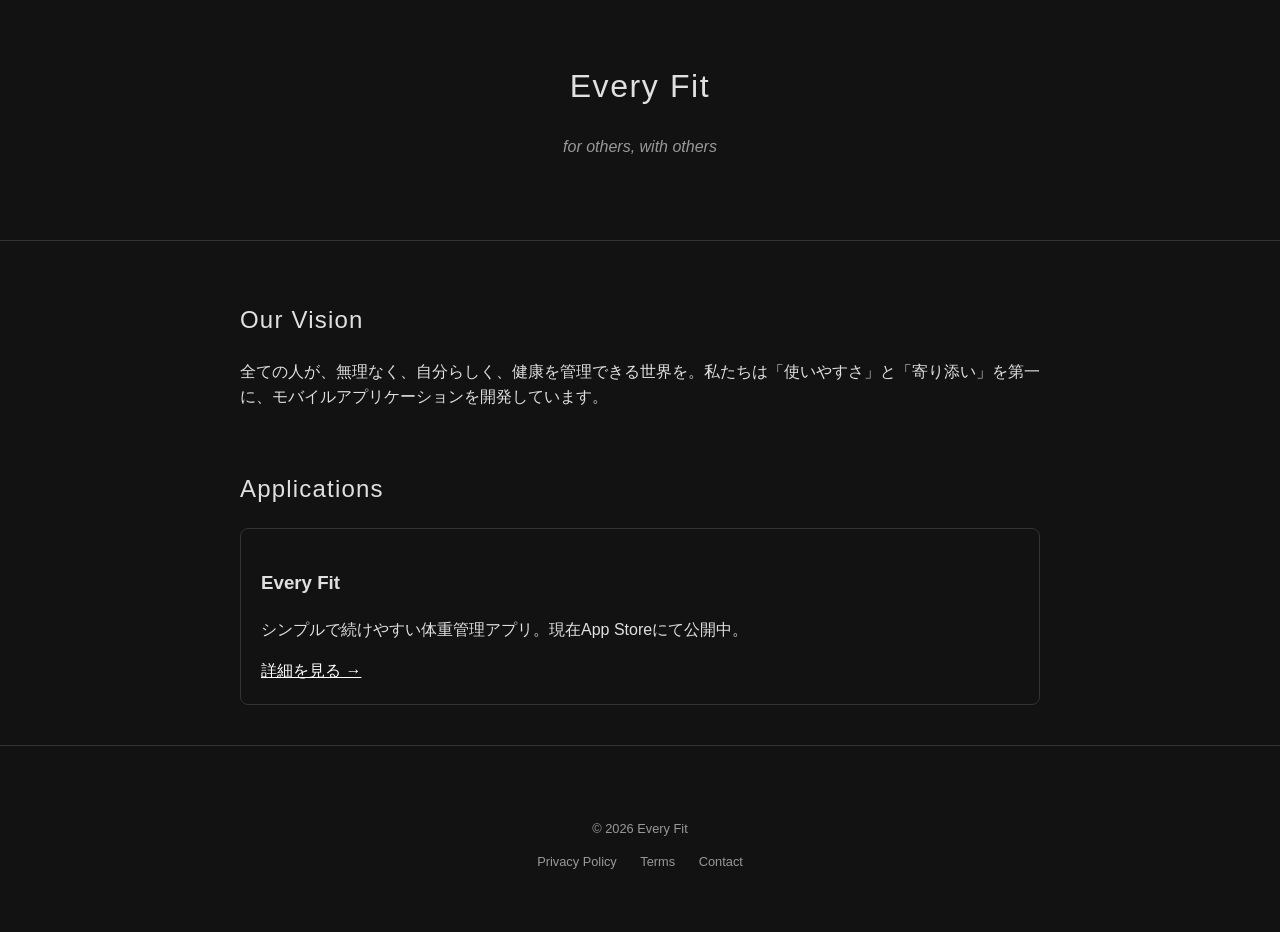
==== index.html @ 00a3f5da "initial commit" ====
<!DOCTYPE html>
<html lang="ja">
<head>
    <meta charset="UTF-8">
    <meta name="viewport" content="width=device-width, initial-scale=1.0">
    <title>Every Fit | Official Site</title>
    <link rel="stylesheet" href="css/style.css">
</head>
<body>
    <header>
        <h1>Every Fit</h1>
        <p class="mission">for others, with others</p>
    </header>

    <div class="container">
        <section>
            <h2>Our Vision</h2>
            <p>全ての人が、無理なく、自分らしく、健康を管理できる世界を。私たちは「使いやすさ」と「寄り添い」を第一に、モバイルアプリケーションを開発しています。</p>
        </section>

        <section style="margin-top: 60px;">
            <h2>Applications</h2>
            <div class="app-card">
                <h3>Every Fit</h3>
                <p>シンプルで続けやすい体重管理アプリ。現在App Storeにて公開中。</p>
                <a href="apps/every-fit/" style="color: white;">詳細を見る →</a>
            </div>
        </section>
    </div>

    <footer>
        <p>&copy; 2026 Every Fit</p>
        <nav>
            <a href="legal/privacy-policy.html">Privacy Policy</a>
            <a href="legal/terms.html">Terms</a>
            <a href="contact/">Contact</a>
        </nav>
    </footer>
</body>
</html>
---- css/style.css ----
/* 基本のマットブラック設定 */
:root {
    --bg-color: #121212;
    --text-color: #e0e0e0;
    --accent-color: #ffffff;
    --sub-text: #999999;
}

body {
    background-color: var(--bg-color);
    color: var(--text-color);
    font-family: 'Helvetica Neue', Arial, 'Hiragino Kaku Gothic ProN', 'Hiragino Sans', sans-serif;
    line-height: 1.6;
    margin: 0;
    padding: 0;
}

header {
    padding: 40px 20px;
    text-align: center;
    border-bottom: 1px solid #333;
}

h1, h2 {
    font-weight: 300;
    letter-spacing: 0.05em;
}

.container {
    max-width: 800px;
    margin: 0 auto;
    padding: 40px 20px;
}

/* 理念のセクション */
.mission {
    font-style: italic;
    color: var(--sub-text);
    margin-bottom: 40px;
}

/* アプリ紹介カード */
.app-card {
    border: 1px solid #333;
    padding: 20px;
    border-radius: 8px;
    transition: 0.3s;
}

.app-card:hover {
    border-color: #666;
}

/* フッター */
footer {
    text-align: center;
    padding: 60px 20px;
    font-size: 0.8em;
    color: var(--sub-text);
    border-top: 1px solid #333;
}

footer a {
    color: var(--sub-text);
    text-decoration: none;
    margin: 0 10px;
}

footer a:hover {
    color: var(--accent-color);
}
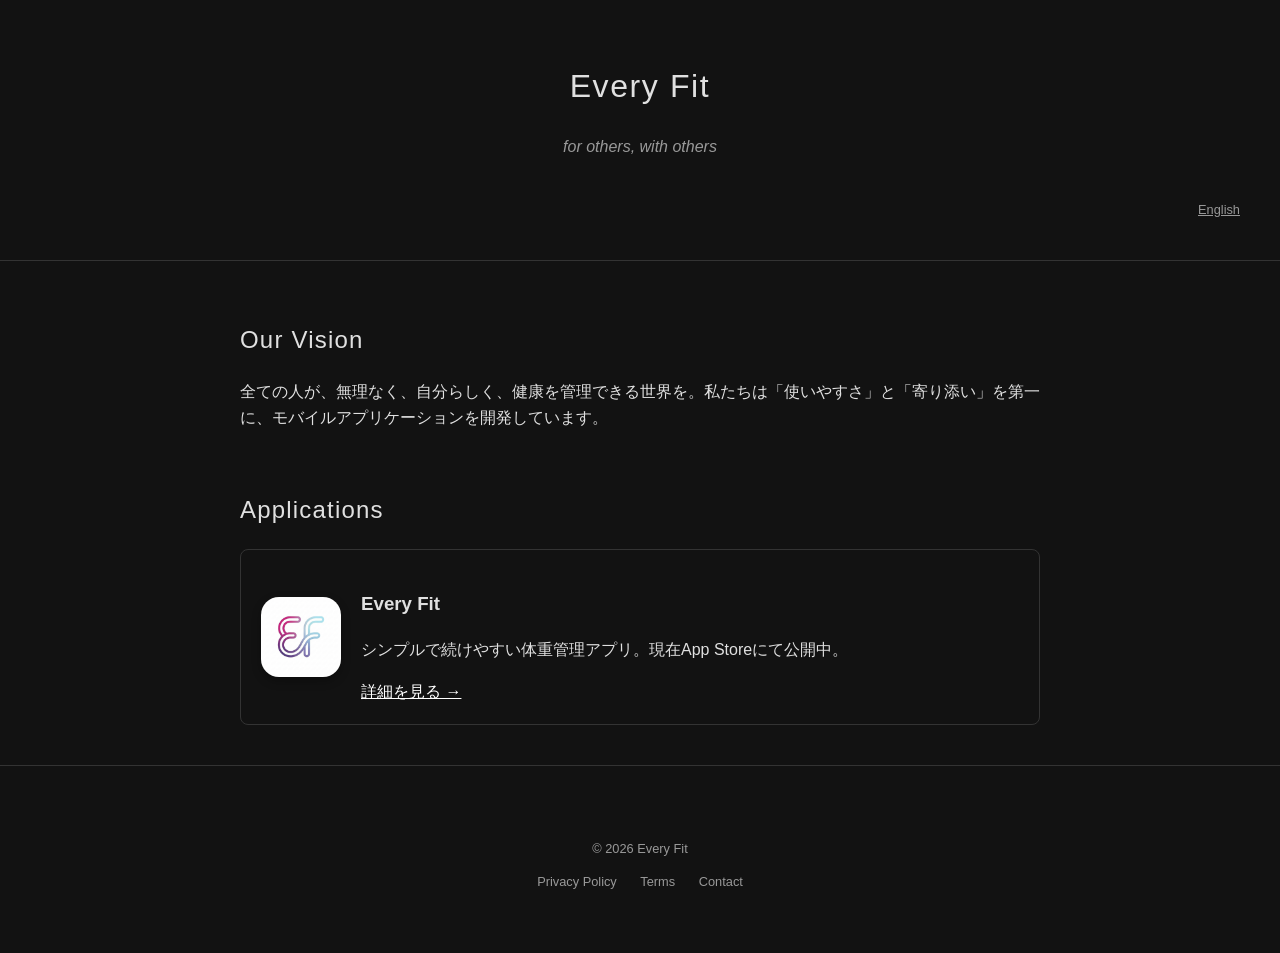
==== commit a68e1f49: "add english" ====
--- a/index.html
+++ b/index.html
@@ -10,6 +10,9 @@
     <header>
         <h1>Every Fit</h1>
         <p class="mission">for others, with others</p>
+        <div style="text-align: right; font-size: 0.8em; padding-right: 20px;">
+    <a href="en/" style="color: #999;">English</a>
+</div>
     </header>
 
     <div class="container">
@@ -20,21 +23,24 @@
 
         <section style="margin-top: 60px;">
             <h2>Applications</h2>
-            <div class="app-card">
-                <h3>Every Fit</h3>
-                <p>シンプルで続けやすい体重管理アプリ。現在App Storeにて公開中。</p>
-                <a href="apps/every-fit/" style="color: white;">詳細を見る →</a>
+            <div class="app-card" style="display: flex; align-items: center; gap: 20px;">
+                <img src="images/every_fit.png" alt="Every Fit Icon" style="width: 80px; height: 80px; border-radius: 18px; box-shadow: 0 4px 10px rgba(0,0,0,0.3);">
+
+                <div>
+                    <h3>Every Fit</h3>
+                    <p>シンプルで続けやすい体重管理アプリ。現在App Storeにて公開中。</p>
+                    <a href="apps/every-fit/" style="color: white;">詳細を見る →</a>
+                </div>
             </div>
         </section>
     </div>
 
-    <footer>
+ <footer>
         <p>&copy; 2026 Every Fit</p>
         <nav>
-            <a href="legal/privacy-policy.html">Privacy Policy</a>
-            <a href="legal/terms.html">Terms</a>
+            <a href="legal/privacy-policy/">Privacy Policy</a>
+            <a href="legal/terms/">Terms</a>
             <a href="contact/">Contact</a>
         </nav>
-    </footer>
-</body>
+    </footer></body>
 </html>
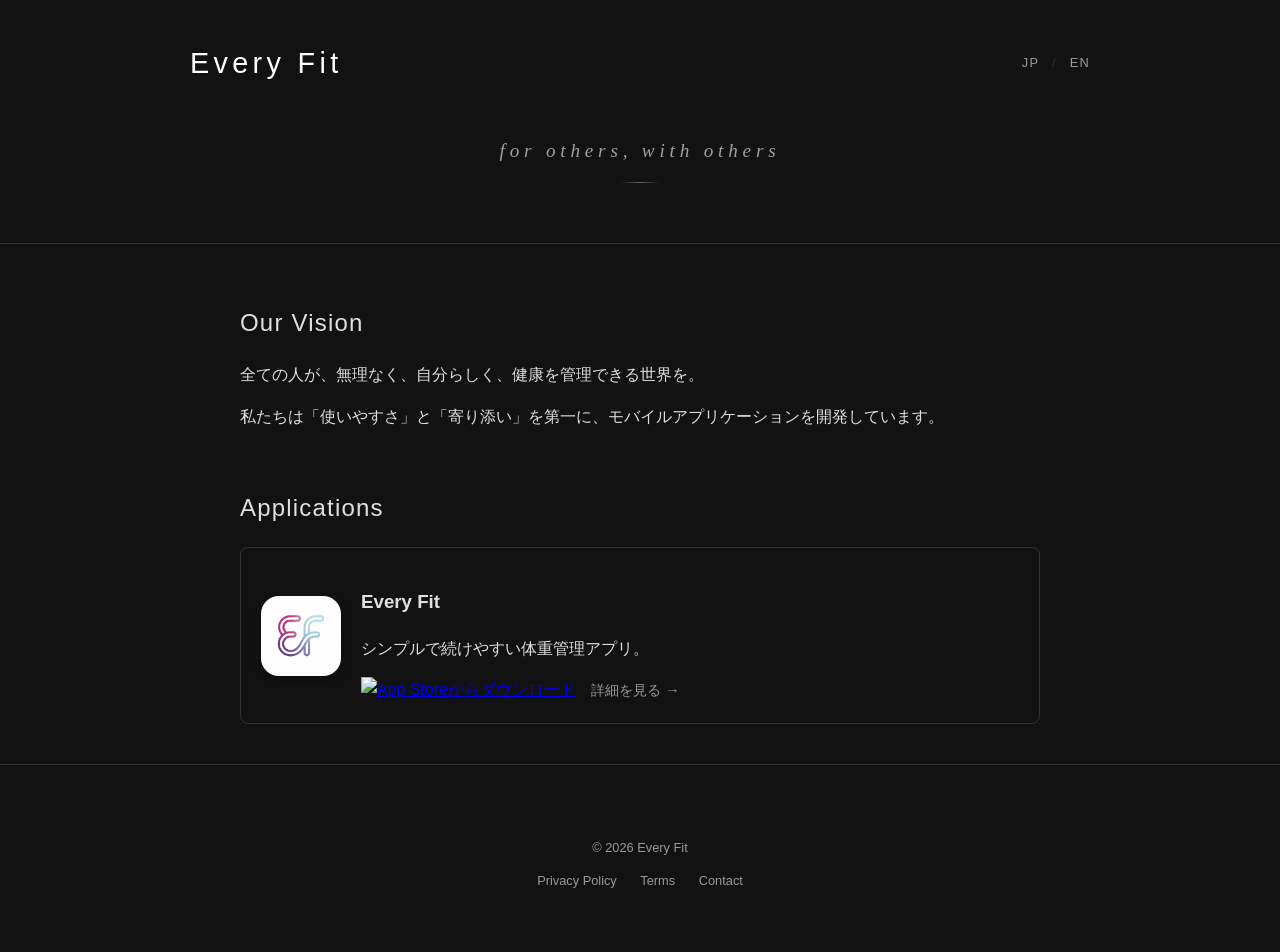
==== commit b86d7a12: "fix some" ====
--- a/index.html
+++ b/index.html
@@ -7,18 +7,13 @@
     <link rel="stylesheet" href="css/style.css">
 </head>
 <body>
-    <header>
-        <h1>Every Fit</h1>
-        <p class="mission">for others, with others</p>
-        <div style="text-align: right; font-size: 0.8em; padding-right: 20px;">
-    <a href="en/" style="color: #999;">English</a>
-</div>
-    </header>
+    <header id="common-header"></header>
 
     <div class="container">
-        <section>
+       <section>
             <h2>Our Vision</h2>
-            <p>全ての人が、無理なく、自分らしく、健康を管理できる世界を。私たちは「使いやすさ」と「寄り添い」を第一に、モバイルアプリケーションを開発しています。</p>
+            <p>全ての人が、無理なく、自分らしく、健康を管理できる世界を。</p>
+            <p>私たちは「使いやすさ」と「寄り添い」を第一に、モバイルアプリケーションを開発しています。</p>
         </section>
 
         <section style="margin-top: 60px;">
@@ -28,19 +23,29 @@
 
                 <div>
                     <h3>Every Fit</h3>
-                    <p>シンプルで続けやすい体重管理アプリ。現在App Storeにて公開中。</p>
-                    <a href="apps/every-fit/" style="color: white;">詳細を見る →</a>
+                    <p>シンプルで続けやすい体重管理アプリ。</p>
+                    <div style="display: flex; align-items: center; gap: 15px; margin-top: 10px;">
+                        <a href="https://apps.apple.com/us/app/every-fit/id6760971724" target="_blank">
+                            <img src="https://tools.applemediaservices.com/api/badges/download-on-the-app-store/black/ja-jp?size=250x83" alt="App Storeからダウンロード" style="height: 35px;">
+                        </a>
+                        <a href="apps/every-fit/" style="color: var(--sub-text); text-decoration: none; font-size: 0.9em;">詳細を見る →</a>
+
+                    </div>
                 </div>
             </div>
         </section>
     </div>
 
- <footer>
-        <p>&copy; 2026 Every Fit</p>
-        <nav>
-            <a href="legal/privacy-policy/">Privacy Policy</a>
-            <a href="legal/terms/">Terms</a>
-            <a href="contact/">Contact</a>
-        </nav>
-    </footer></body>
+    <footer id="common-footer"></footer>
+
+    <script>
+        function loadHTML(id, url) {
+            fetch(url)
+                .then(response => response.text())
+                .then(data => document.getElementById(id).innerHTML = data);
+        }
+        loadHTML('common-header', '/header.html');
+        loadHTML('common-footer', '/footer.html');
+    </script>
+</body>
 </html>
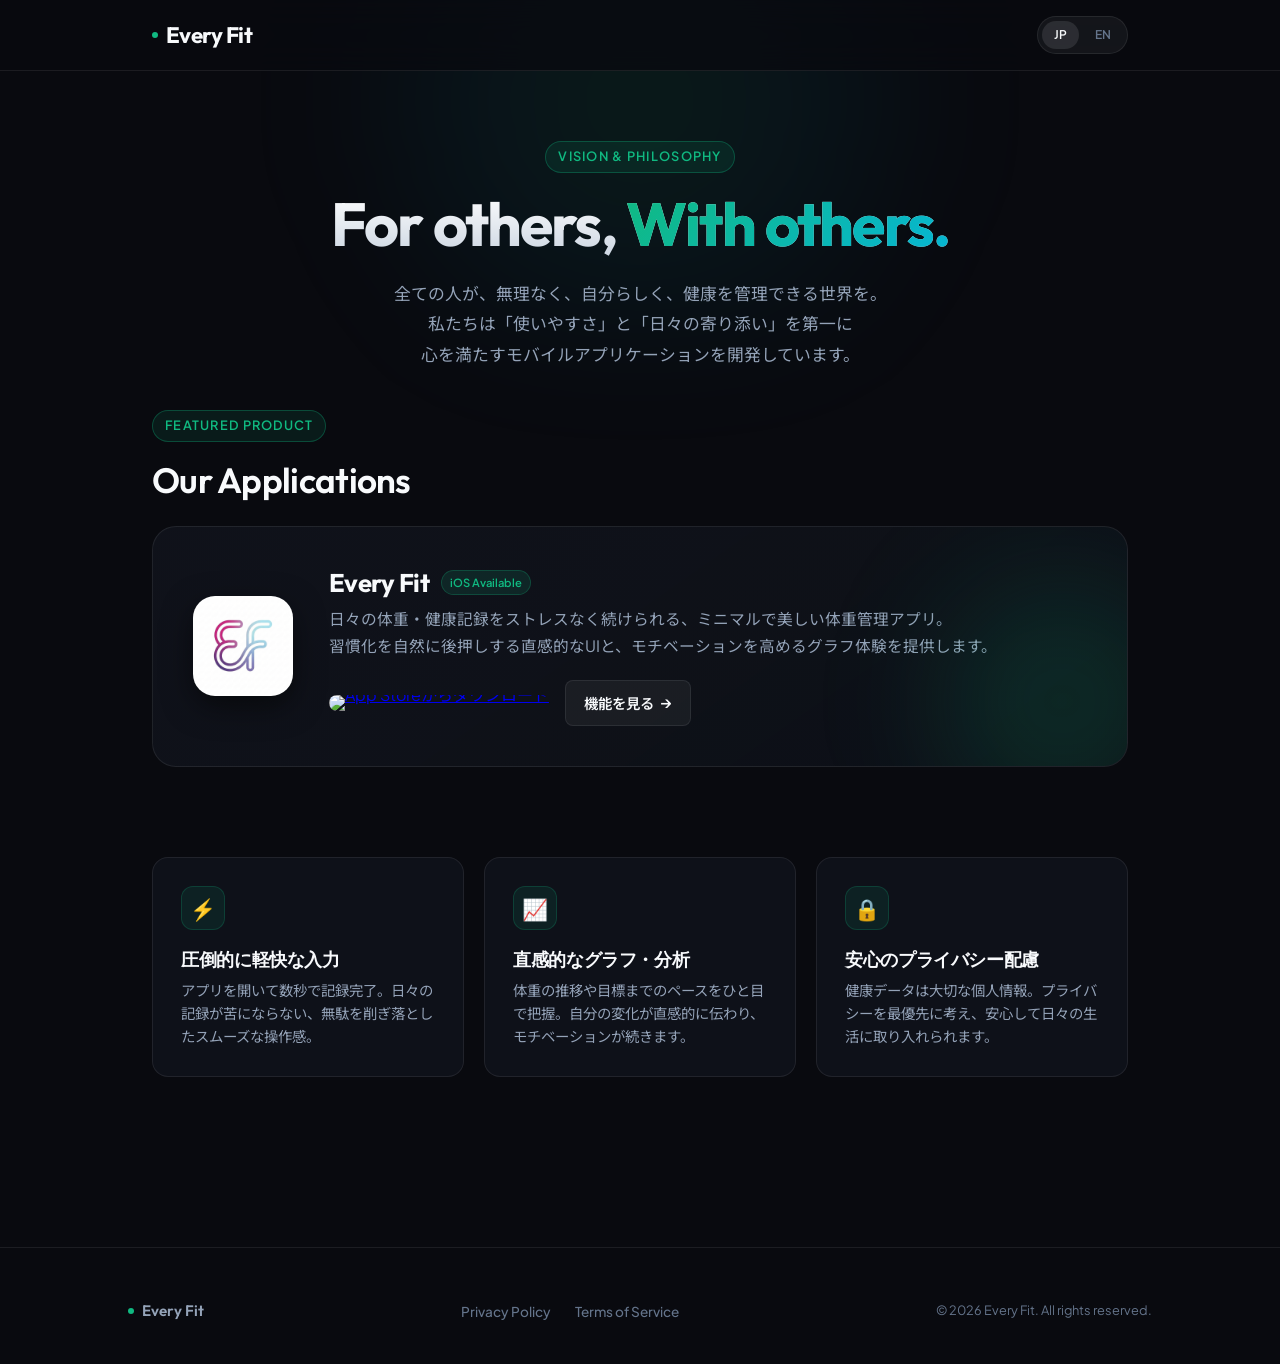
==== commit 6172edc1: "update" ====
--- a/index.html
+++ b/index.html
@@ -1,51 +1,117 @@
 <!DOCTYPE html>
 <html lang="ja">
+
 <head>
     <meta charset="UTF-8">
     <meta name="viewport" content="width=device-width, initial-scale=1.0">
     <title>Every Fit | Official Site</title>
-    <link rel="stylesheet" href="css/style.css">
+    <meta name="description" content="全ての人が、無理なく、自分らしく、健康を管理できる世界を。Every Fit 公式Webサイト。">
+    <link rel="stylesheet" href="/css/style.css">
 </head>
+
 <body>
     <header id="common-header"></header>
 
-    <div class="container">
-       <section>
-            <h2>Our Vision</h2>
-            <p>全ての人が、無理なく、自分らしく、健康を管理できる世界を。</p>
-            <p>私たちは「使いやすさ」と「寄り添い」を第一に、モバイルアプリケーションを開発しています。</p>
-        </section>
+    <main>
+        <div class="container">
+            <!-- Hero Statement -->
+            <div class="hero-statement">
+                <div class="section-label">Vision & Philosophy</div>
+                <h1 class="mission-tagline">
+                    For others, <span class="text-gradient">With others.</span>
+                </h1>
+                <p class="mission-desc">
+                    全ての人が、無理なく、自分らしく、健康を管理できる世界を。<br>
+                    私たちは「使いやすさ」と「日々の寄り添い」を第一に<br>
+                    心を満たすモバイルアプリケーションを開発しています。
+                </p>
+            </div>
 
-        <section style="margin-top: 60px;">
-            <h2>Applications</h2>
-            <div class="app-card" style="display: flex; align-items: center; gap: 20px;">
-                <img src="images/every_fit.png" alt="Every Fit Icon" style="width: 80px; height: 80px; border-radius: 18px; box-shadow: 0 4px 10px rgba(0,0,0,0.3);">
+            <!-- Featured Application -->
+            <section>
+                <div style="margin-bottom: 24px;">
+                    <div class="section-label">Featured Product</div>
+                    <h2>Our Applications</h2>
+                </div>
 
-                <div>
-                    <h3>Every Fit</h3>
-                    <p>シンプルで続けやすい体重管理アプリ。</p>
-                    <div style="display: flex; align-items: center; gap: 15px; margin-top: 10px;">
-                        <a href="https://apps.apple.com/us/app/every-fit/id6760971724" target="_blank">
-                            <img src="https://tools.applemediaservices.com/api/badges/download-on-the-app-store/black/ja-jp?size=250x83" alt="App Storeからダウンロード" style="height: 35px;">
-                        </a>
-                        <a href="apps/every-fit/" style="color: var(--sub-text); text-decoration: none; font-size: 0.9em;">詳細を見る →</a>
+                <div class="app-hero-card">
+                    <img src="/images/every_fit.png" alt="Every Fit App Icon" class="app-icon">
 
+                    <div class="app-info">
+                        <div class="app-info-header">
+                            <h3>Every Fit</h3>
+                            <span class="badge-status">iOS Available</span>
+                        </div>
+                        <p>
+                            日々の体重・健康記録をストレスなく続けられる、ミニマルで美しい体重管理アプリ。<br>
+                            習慣化を自然に後押しする直感的なUIと、モチベーションを高めるグラフ体験を提供します。
+                        </p>
+
+                        <div class="app-actions">
+                            <a href="https://apps.apple.com/us/app/every-fit/id6760971724" target="_blank"
+                                rel="noopener noreferrer" class="app-store-badge">
+                                <img src="https://tools.applemediaservices.com/api/badges/download-on-the-app-store/black/ja-jp?size=250x83"
+                                    alt="App Storeからダウンロード">
+                            </a>
+                            <a href="/apps/every-fit/" class="btn-detail">
+                                機能を見る
+                                <span style="font-size: 1.1em; line-height: 1;">&rarr;</span>
+                            </a>
+                        </div>
                     </div>
                 </div>
-            </div>
-        </section>
-    </div>
+            </section>
+
+            <!-- Product Highlights Grid -->
+            <section>
+                <div class="feature-grid">
+                    <div class="feature-card">
+                        <div class="feature-icon-box">⚡</div>
+                        <h4>圧倒的に軽快な入力</h4>
+                        <p>アプリを開いて数秒で記録完了。日々の記録が苦にならない、無駄を削ぎ落としたスムーズな操作感。</p>
+                    </div>
+
+                    <div class="feature-card">
+                        <div class="feature-icon-box">📈</div>
+                        <h4>直感的なグラフ・分析</h4>
+                        <p>体重の推移や目標までのペースをひと目で把握。自分の変化が直感的に伝わり、モチベーションが続きます。</p>
+                    </div>
+
+                    <div class="feature-card">
+                        <div class="feature-icon-box">🔒</div>
+                        <h4>安心のプライバシー配慮</h4>
+                        <p>健康データは大切な個人情報。プライバシーを最優先に考え、安心して日々の生活に取り入れられます。</p>
+                    </div>
+                </div>
+            </section>
+        </div>
+    </main>
 
     <footer id="common-footer"></footer>
 
     <script>
         function loadHTML(id, url) {
             fetch(url)
-                .then(response => response.text())
-                .then(data => document.getElementById(id).innerHTML = data);
+                .then(response => {
+                    if (!response.ok) throw new Error('Network error');
+                    return response.text();
+                })
+                .then(data => {
+                    var el = document.getElementById(id);
+                    if (el) el.innerHTML = data;
+                    // ヘッダー内のスクリプトを実行
+                    if (id === 'common-header') {
+                        var scripts = el.getElementsByTagName('script');
+                        for (var i = 0; i < scripts.length; i++) {
+                            eval(scripts[i].innerText);
+                        }
+                    }
+                })
+                .catch(err => console.error(err));
         }
         loadHTML('common-header', '/header.html');
         loadHTML('common-footer', '/footer.html');
     </script>
 </body>
+
 </html>
--- a/css/style.css
+++ b/css/style.css
@@ -1,71 +1,622 @@
-/* 基本のマットブラック設定 */
+/* ==========================================================================
+   Every Fit - Modern & Premium Design System
+   ========================================================================== */
+
+@import url('https://fonts.googleapis.com/css2?family=Noto+Sans+JP:wght@300;400;500;700&family=Outfit:wght@300;400;500;600;700;800&family=Plus+Jakarta+Sans:wght@300;400;500;600;700&display=swap');
+
 :root {
-    --bg-color: #121212;
-    --text-color: #e0e0e0;
-    --accent-color: #ffffff;
-    --sub-text: #999999;
-}
-
-body {
-    background-color: var(--bg-color);
-    color: var(--text-color);
-    font-family: 'Helvetica Neue', Arial, 'Hiragino Kaku Gothic ProN', 'Hiragino Sans', sans-serif;
-    line-height: 1.6;
+    /* Color Palette */
+    --bg-main: #090a0f;
+    --bg-surface: rgba(18, 21, 30, 0.7);
+    --bg-surface-hover: rgba(28, 33, 46, 0.85);
+    --bg-card: rgba(255, 255, 255, 0.03);
+    --bg-card-hover: rgba(255, 255, 255, 0.06);
+    
+    --border-subtle: rgba(255, 255, 255, 0.08);
+    --border-hover: rgba(255, 255, 255, 0.2);
+    --border-accent: rgba(16, 185, 129, 0.3);
+
+    --text-primary: #f8fafc;
+    --text-secondary: #94a3b8;
+    --text-muted: #64748b;
+    --text-accent: #34d399;
+
+    --brand-primary: #10b981;
+    --brand-cyan: #06b6d4;
+    --brand-gradient: linear-gradient(135deg, #10b981 0%, #06b6d4 100%);
+    --brand-glow: rgba(16, 185, 129, 0.15);
+
+    /* Typography */
+    --font-heading: 'Outfit', 'Plus Jakarta Sans', -apple-system, BlinkMacSystemFont, sans-serif;
+    --font-body: 'Plus Jakarta Sans', 'Noto Sans JP', -apple-system, BlinkMacSystemFont, sans-serif;
+
+    /* Shadow & Effects */
+    --shadow-sm: 0 2px 8px rgba(0, 0, 0, 0.3);
+    --shadow-md: 0 8px 30px rgba(0, 0, 0, 0.4);
+    --shadow-lg: 0 20px 50px rgba(0, 0, 0, 0.6);
+    --shadow-glow: 0 0 50px rgba(16, 185, 129, 0.15);
+
+    --radius-sm: 8px;
+    --radius-md: 16px;
+    --radius-lg: 24px;
+    --radius-full: 9999px;
+
+    --transition-fast: 0.2s cubic-bezier(0.4, 0, 0.2, 1);
+    --transition-base: 0.3s cubic-bezier(0.4, 0, 0.2, 1);
+    --transition-smooth: 0.5s cubic-bezier(0.16, 1, 0.3, 1);
+}
+
+/* ==========================================================================
+   Base & Reset
+   ========================================================================== */
+
+*, *::before, *::after {
+    box-sizing: border-box;
     margin: 0;
     padding: 0;
 }
 
+html {
+    scroll-behavior: smooth;
+}
+
+body {
+    background-color: var(--bg-main);
+    color: var(--text-primary);
+    font-family: var(--font-body);
+    line-height: 1.7;
+    -webkit-font-smoothing: antialiased;
+    -moz-osx-font-smoothing: grayscale;
+    overflow-x: hidden;
+    min-height: 100vh;
+    display: flex;
+    flex-direction: column;
+    position: relative;
+}
+
+/* Background Ambient Glow */
+body::before {
+    content: '';
+    position: fixed;
+    top: -150px;
+    left: 50%;
+    transform: translateX(-50%);
+    width: 800px;
+    height: 500px;
+    background: radial-gradient(circle, rgba(16, 185, 129, 0.1) 0%, rgba(6, 182, 212, 0.05) 40%, transparent 70%);
+    pointer-events: none;
+    z-index: 0;
+    filter: blur(60px);
+}
+
+/* ==========================================================================
+   Typography
+   ========================================================================== */
+
+h1, h2, h3, h4, h5, h6 {
+    font-family: var(--font-heading);
+    color: var(--text-primary);
+    line-height: 1.25;
+    letter-spacing: -0.02em;
+}
+
+h1 {
+    font-size: clamp(2.2rem, 5vw, 3.5rem);
+    font-weight: 700;
+}
+
+h2 {
+    font-size: clamp(1.6rem, 3.5vw, 2.2rem);
+    font-weight: 600;
+    margin-bottom: 1rem;
+}
+
+h3 {
+    font-size: 1.3rem;
+    font-weight: 600;
+}
+
+p {
+    color: var(--text-secondary);
+    font-size: 1rem;
+    font-weight: 400;
+}
+
+.text-gradient {
+    background: var(--brand-gradient);
+    -webkit-background-clip: text;
+    -webkit-text-fill-color: transparent;
+    display: inline-block;
+}
+
+.section-label {
+    display: inline-flex;
+    align-items: center;
+    gap: 6px;
+    font-size: 0.8rem;
+    font-weight: 600;
+    text-transform: uppercase;
+    letter-spacing: 0.1em;
+    color: var(--brand-primary);
+    background: rgba(16, 185, 129, 0.1);
+    border: 1px solid var(--border-accent);
+    padding: 4px 12px;
+    border-radius: var(--radius-full);
+    margin-bottom: 16px;
+}
+
+/* ==========================================================================
+   Layout & Container
+   ========================================================================== */
+
+.container {
+    max-width: 1024px;
+    width: 100%;
+    margin: 0 auto;
+    padding: 0 24px;
+    position: relative;
+    z-index: 1;
+}
+
+main {
+    flex: 1;
+    padding-bottom: 80px;
+}
+
+section {
+    position: relative;
+    margin-bottom: 90px;
+}
+
+/* ==========================================================================
+   Header Styles
+   ========================================================================== */
+
 header {
-    padding: 40px 20px;
+    position: sticky;
+    top: 0;
+    z-index: 100;
+    backdrop-filter: blur(20px);
+    -webkit-backdrop-filter: blur(20px);
+    background: rgba(9, 10, 15, 0.75);
+    border-bottom: 1px solid var(--border-subtle);
+    transition: var(--transition-base);
+}
+
+.header-top {
+    display: flex;
+    justify-content: space-between;
+    align-items: center;
+    max-width: 1024px;
+    margin: 0 auto;
+    padding: 16px 24px;
+}
+
+.logo a {
+    font-family: var(--font-heading);
+    font-size: 1.4rem;
+    font-weight: 700;
+    letter-spacing: -0.03em;
+    text-decoration: none;
+    color: var(--text-primary);
+    display: flex;
+    align-items: center;
+    gap: 8px;
+    transition: var(--transition-fast);
+}
+
+.logo a span.dot {
+    width: 6px;
+    height: 6px;
+    background: var(--brand-primary);
+    border-radius: 50%;
+    display: inline-block;
+}
+
+.logo a:hover {
+    opacity: 0.85;
+}
+
+.header-nav {
+    display: flex;
+    align-items: center;
+    gap: 4px;
+    background: rgba(255, 255, 255, 0.05);
+    padding: 4px;
+    border-radius: var(--radius-full);
+    border: 1px solid var(--border-subtle);
+}
+
+.header-nav a {
+    color: var(--text-muted);
+    text-decoration: none;
+    font-size: 0.75rem;
+    font-weight: 600;
+    padding: 4px 12px;
+    border-radius: var(--radius-full);
+    transition: var(--transition-fast);
+}
+
+.header-nav a.active,
+.header-nav a:hover {
+    color: var(--text-primary);
+    background: rgba(255, 255, 255, 0.1);
+}
+
+/* Hero & Mission Typography */
+.hero-statement {
     text-align: center;
-    border-bottom: 1px solid #333;
-}
-
-h1, h2 {
-    font-weight: 300;
-    letter-spacing: 0.05em;
-}
-
-.container {
-    max-width: 800px;
+    padding: 70px 20px 40px;
+}
+
+.mission-tagline {
+    font-family: 'Outfit', sans-serif;
+    font-size: clamp(2.2rem, 5.5vw, 3.8rem);
+    font-weight: 700;
+    letter-spacing: -0.03em;
+    line-height: 1.15;
+    margin-bottom: 20px;
+    background: linear-gradient(180deg, #ffffff 0%, #cbd5e1 100%);
+    -webkit-background-clip: text;
+    -webkit-text-fill-color: transparent;
+}
+
+.mission-desc {
+    max-width: 620px;
     margin: 0 auto;
-    padding: 40px 20px;
-}
-
-/* 理念のセクション */
-.mission {
-    font-style: italic;
-    color: var(--sub-text);
-    margin-bottom: 40px;
-}
-
-/* アプリ紹介カード */
-.app-card {
-    border: 1px solid #333;
-    padding: 20px;
+    font-size: 1.05rem;
+    color: var(--text-secondary);
+    line-height: 1.8;
+}
+
+/* ==========================================================================
+   Components: Cards & App Showcases
+   ========================================================================== */
+
+.glass-card {
+    background: var(--bg-surface);
+    backdrop-filter: blur(16px);
+    -webkit-backdrop-filter: blur(16px);
+    border: 1px solid var(--border-subtle);
+    border-radius: var(--radius-lg);
+    padding: 36px;
+    transition: var(--transition-smooth);
+    position: relative;
+    overflow: hidden;
+}
+
+.glass-card::before {
+    content: '';
+    position: absolute;
+    top: 0;
+    left: 0;
+    right: 0;
+    height: 1px;
+    background: linear-gradient(90deg, transparent, rgba(255, 255, 255, 0.15), transparent);
+}
+
+.glass-card:hover {
+    background: var(--bg-surface-hover);
+    border-color: var(--border-hover);
+    transform: translateY(-4px);
+    box-shadow: var(--shadow-md);
+}
+
+/* App Hero Card */
+.app-hero-card {
+    display: flex;
+    align-items: center;
+    gap: 36px;
+    background: linear-gradient(145deg, rgba(18, 21, 30, 0.8) 0%, rgba(13, 16, 23, 0.95) 100%);
+    border: 1px solid var(--border-subtle);
+    border-radius: var(--radius-lg);
+    padding: 40px;
+    transition: var(--transition-smooth);
+    position: relative;
+    overflow: hidden;
+}
+
+.app-hero-card::after {
+    content: '';
+    position: absolute;
+    bottom: -60px;
+    right: -60px;
+    width: 250px;
+    height: 250px;
+    background: var(--brand-glow);
+    border-radius: 50%;
+    filter: blur(60px);
+    pointer-events: none;
+}
+
+.app-hero-card:hover {
+    border-color: var(--border-accent);
+    box-shadow: var(--shadow-glow);
+    transform: translateY(-4px);
+}
+
+.app-icon {
+    width: 100px;
+    height: 100px;
+    border-radius: 22px;
+    box-shadow: 0 10px 30px rgba(0, 0, 0, 0.5);
+    flex-shrink: 0;
+    transition: var(--transition-base);
+    object-fit: cover;
+}
+
+.app-hero-card:hover .app-icon {
+    transform: scale(1.04);
+}
+
+.app-info {
+    flex: 1;
+}
+
+.app-info-header {
+    display: flex;
+    align-items: center;
+    gap: 12px;
+    margin-bottom: 8px;
+}
+
+.app-info h3 {
+    font-size: 1.6rem;
+    font-weight: 700;
+}
+
+.badge-status {
+    font-size: 0.7rem;
+    font-weight: 600;
+    color: var(--brand-primary);
+    background: rgba(16, 185, 129, 0.12);
+    border: 1px solid rgba(16, 185, 129, 0.25);
+    padding: 2px 8px;
+    border-radius: var(--radius-full);
+}
+
+.app-info p {
+    margin-bottom: 20px;
+    font-size: 0.98rem;
+}
+
+.app-actions {
+    display: flex;
+    align-items: center;
+    gap: 16px;
+    flex-wrap: wrap;
+}
+
+.app-store-badge {
+    display: inline-block;
+    transition: var(--transition-fast);
+    line-height: 0;
+}
+
+.app-store-badge img {
+    height: 42px;
     border-radius: 8px;
-    transition: 0.3s;
-}
-
-.app-card:hover {
-    border-color: #666;
-}
-
-/* フッター */
+    transition: var(--transition-fast);
+}
+
+.app-store-badge:hover img {
+    transform: translateY(-2px);
+    box-shadow: 0 4px 15px rgba(0, 0, 0, 0.4);
+}
+
+.btn-detail {
+    display: inline-flex;
+    align-items: center;
+    gap: 6px;
+    color: var(--text-primary);
+    font-size: 0.9rem;
+    font-weight: 600;
+    text-decoration: none;
+    padding: 10px 18px;
+    background: rgba(255, 255, 255, 0.05);
+    border: 1px solid var(--border-subtle);
+    border-radius: var(--radius-sm);
+    transition: var(--transition-fast);
+}
+
+.btn-detail:hover {
+    background: rgba(255, 255, 255, 0.1);
+    border-color: var(--border-hover);
+    color: #fff;
+    transform: translateX(3px);
+}
+
+/* ==========================================================================
+   Features Grid
+   ========================================================================== */
+
+.feature-grid {
+    display: grid;
+    grid-template-columns: repeat(auto-fit, minmax(260px, 1fr));
+    gap: 20px;
+    margin-top: 30px;
+}
+
+.feature-card {
+    background: var(--bg-surface);
+    border: 1px solid var(--border-subtle);
+    border-radius: var(--radius-md);
+    padding: 28px;
+    transition: var(--transition-base);
+    position: relative;
+}
+
+.feature-card:hover {
+    background: var(--bg-surface-hover);
+    border-color: var(--border-hover);
+    transform: translateY(-3px);
+}
+
+.feature-icon-box {
+    width: 44px;
+    height: 44px;
+    border-radius: 12px;
+    background: rgba(16, 185, 129, 0.1);
+    border: 1px solid rgba(16, 185, 129, 0.2);
+    display: flex;
+    align-items: center;
+    justify-content: center;
+    color: var(--brand-primary);
+    font-size: 1.3rem;
+    margin-bottom: 18px;
+}
+
+.feature-card h4 {
+    font-size: 1.15rem;
+    font-weight: 600;
+    margin-bottom: 8px;
+    color: var(--text-primary);
+}
+
+.feature-card p {
+    font-size: 0.9rem;
+    line-height: 1.6;
+    color: var(--text-secondary);
+}
+
+/* ==========================================================================
+   App Detail View Specific Styles
+   ========================================================================== */
+
+.app-detail-hero {
+    text-align: center;
+    padding: 40px 0 50px;
+}
+
+.app-detail-icon {
+    width: 120px;
+    height: 120px;
+    border-radius: 28px;
+    box-shadow: 0 16px 40px rgba(0, 0, 0, 0.6);
+    margin-bottom: 24px;
+    border: 1px solid rgba(255, 255, 255, 0.1);
+    animation: floatIcon 4s ease-in-out infinite;
+}
+
+@keyframes floatIcon {
+    0%, 100% { transform: translateY(0); }
+    50% { transform: translateY(-8px); }
+}
+
+.app-detail-hero h1 {
+    margin-bottom: 12px;
+}
+
+.app-detail-hero .hero-sub {
+    font-size: 1.15rem;
+    max-width: 600px;
+    margin: 0 auto 30px;
+    color: var(--text-secondary);
+}
+
+/* Back Link */
+.back-link {
+    display: inline-flex;
+    align-items: center;
+    gap: 6px;
+    color: var(--text-muted);
+    text-decoration: none;
+    font-size: 0.85rem;
+    font-weight: 500;
+    margin-bottom: 24px;
+    transition: var(--transition-fast);
+}
+
+.back-link:hover {
+    color: var(--text-primary);
+    transform: translateX(-3px);
+}
+
+/* ==========================================================================
+   Footer
+   ========================================================================== */
+
 footer {
-    text-align: center;
-    padding: 60px 20px;
-    font-size: 0.8em;
-    color: var(--sub-text);
-    border-top: 1px solid #333;
-}
-
-footer a {
-    color: var(--sub-text);
+    border-top: 1px solid var(--border-subtle);
+    background: rgba(9, 10, 15, 0.8);
+    padding: 50px 24px 40px;
+    margin-top: auto;
+    position: relative;
+    z-index: 10;
+}
+
+.footer-inner {
+    max-width: 1024px;
+    margin: 0 auto;
+    display: flex;
+    flex-direction: column;
+    align-items: center;
+    gap: 20px;
+}
+
+@media (min-width: 640px) {
+    .footer-inner {
+        flex-direction: row;
+        justify-content: space-between;
+    }
+}
+
+.footer-brand {
+    display: flex;
+    align-items: center;
+    gap: 8px;
+    font-family: var(--font-heading);
+    font-weight: 600;
+    font-size: 0.95rem;
+    color: var(--text-secondary);
+}
+
+.footer-nav {
+    display: flex;
+    gap: 24px;
+    align-items: center;
+}
+
+.footer-nav a {
+    color: var(--text-muted);
     text-decoration: none;
-    margin: 0 10px;
-}
-
-footer a:hover {
-    color: var(--accent-color);
+    font-size: 0.85rem;
+    font-weight: 500;
+    transition: var(--transition-fast);
+}
+
+.footer-nav a:hover {
+    color: var(--text-primary);
+}
+
+.copyright {
+    color: var(--text-muted);
+    font-size: 0.8rem;
+}
+
+/* ==========================================================================
+   Responsive Adaptations
+   ========================================================================== */
+
+@media (max-width: 768px) {
+    .app-hero-card {
+        flex-direction: column;
+        align-items: flex-start;
+        padding: 28px;
+        gap: 20px;
+    }
+
+    .app-icon {
+        width: 80px;
+        height: 80px;
+        border-radius: 18px;
+    }
+
+    .hero-statement {
+        padding: 40px 10px 20px;
+    }
+
+    .glass-card {
+        padding: 24px;
+    }
 }
